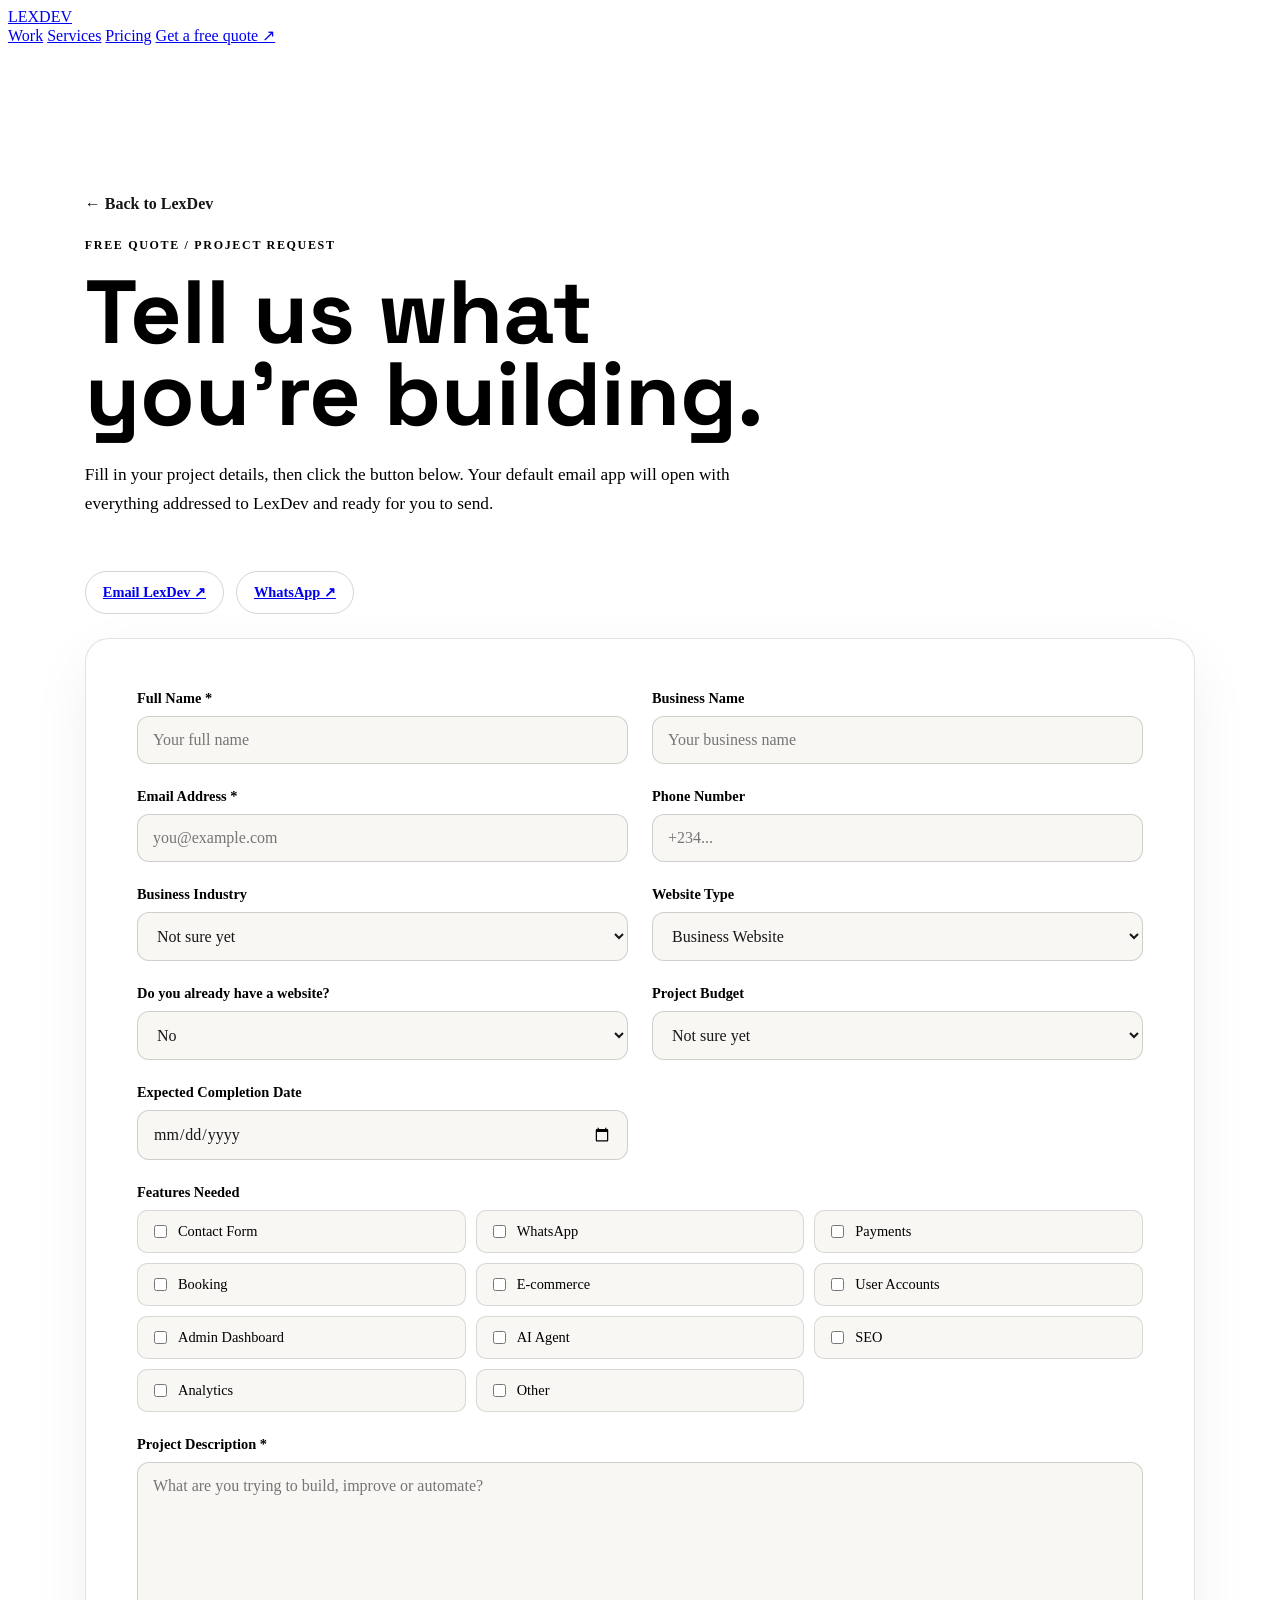
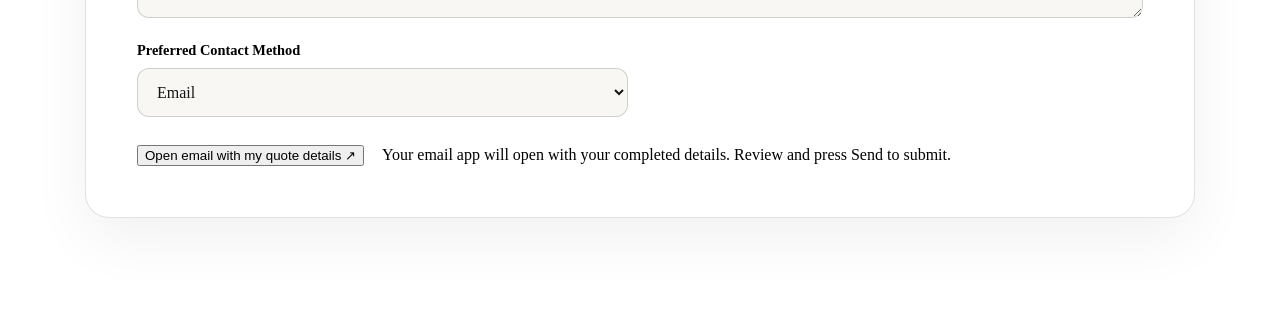
==== quote.html @ b981198f "Add files via upload" ====
<!doctype html>
<html lang="en">
<head>
<meta charset="utf-8">
<meta name="viewport" content="width=device-width,initial-scale=1">
<meta name="description" content="Get a free quote from LexDev for websites, e-commerce, AI solutions and custom web applications.">
<meta name="theme-color" content="#f4f2ed">
<title>Get a Free Quote — LexDev</title>
<link rel="preconnect" href="https://fonts.googleapis.com">
<link rel="preconnect" href="https://fonts.gstatic.com" crossorigin>
<link href="https://fonts.googleapis.com/css2?family=DM+Sans:wght@400;500;600;700&family=Space+Grotesk:wght@400;500;600;700&display=swap" rel="stylesheet">
<link rel="stylesheet" href="css/style.css">
<style>
.quote-direct{display:flex;gap:12px;margin:0 0 24px;flex-wrap:wrap}.quote-direct a{border:1px solid rgba(22,22,22,.18);border-radius:99px;padding:12px 17px;font-size:.9rem;font-weight:700}.quote-direct a:hover{background:#e9e6df}
.quote-page{max-width:1180px;margin:0 auto;padding:150px 6vw 90px}
.quote-intro{max-width:760px;margin-bottom:52px}
.quote-intro label{display:block;font-size:.75rem;letter-spacing:.14em;font-weight:700;margin-bottom:18px}
.quote-intro h1{font-family:"Space Grotesk",sans-serif;font-size:clamp(3rem,7vw,6.5rem);line-height:.92;margin:0 0 24px}
.quote-intro h1 em{font-style:normal}
.quote-intro p{font-size:1.08rem;line-height:1.7;max-width:650px}
.quote-card{background:#fff;border:1px solid rgba(22,22,22,.12);border-radius:24px;padding:clamp(24px,4vw,52px);box-shadow:0 20px 60px rgba(22,22,22,.06)}
.quote-grid{display:grid;grid-template-columns:1fr 1fr;gap:24px}
.quote-field{display:flex;flex-direction:column;gap:9px}
.quote-field.full{grid-column:1/-1}
.quote-field label{font-weight:700;font-size:.9rem}
.quote-field input,.quote-field select,.quote-field textarea{width:100%;box-sizing:border-box;border:1px solid rgba(22,22,22,.18);border-radius:12px;background:#f8f7f3;padding:14px 15px;font:inherit;color:#161616;outline:none}
.quote-field input:focus,.quote-field select:focus,.quote-field textarea:focus{border-color:#161616;box-shadow:0 0 0 3px rgba(22,22,22,.07)}
.feature-options{display:grid;grid-template-columns:repeat(3,1fr);gap:10px}
.feature-options label{display:flex;align-items:center;gap:8px;border:1px solid rgba(22,22,22,.14);padding:11px 12px;border-radius:10px;font-weight:500;cursor:pointer;background:#f8f7f3}
.feature-options input{width:auto}
.quote-submit{margin-top:28px;display:flex;align-items:center;gap:18px;flex-wrap:wrap}
.quote-success{display:none;margin-top:22px;padding:18px;border-radius:14px;background:#edf7ed;border:1px solid #b9d8b9}
.quote-success.show{display:block}
.quote-success.error{background:#fff1ef;border-color:#e3b9b2}
.quote-success strong{display:block;margin-bottom:5px}
.quote-back{display:inline-block;margin-bottom:25px;text-decoration:none;color:#161616;font-weight:700}
@media(max-width:760px){
.quote-page{padding:120px 5vw 60px}
.quote-grid{grid-template-columns:1fr}
.quote-field.full{grid-column:auto}
.feature-options{grid-template-columns:1fr 1fr}
}
</style>
</head>
<body>
<header class="nav">
<a class="brand" href="index.html">LEX<span>DEV</span></a>
<nav>
<a href="index.html#work">Work</a>
<a href="services.html">Services</a>
<a href="services.html#pricing">Pricing</a>

<a class="pill quote-cta" href="quote.html#quoteForm">Get a free quote ↗</a>
</nav>
</header>

<main class="quote-page">
<a class="quote-back" href="index.html">← Back to LexDev</a>
<div class="quote-intro">
<label>FREE QUOTE / PROJECT REQUEST</label>
<h1>Tell us what you're <em>building.</em></h1>
<p>Fill in your project details, then click the button below. Your default email app will open with everything addressed to LexDev and ready for you to send.</p>
</div>

<div class="quote-direct"><a href="mailto:alexanderarinze@outlook.com">Email LexDev ↗</a><a href="https://wa.me/2340000000000" target="_blank" rel="noopener">WhatsApp ↗</a></div>
<div class="quote-card">
<form id="quoteForm">
<div class="quote-grid">
<div class="quote-field"><label>Full Name *</label><input name="fullName" required placeholder="Your full name"></div>
<div class="quote-field"><label>Business Name</label><input name="businessName" placeholder="Your business name"></div>
<div class="quote-field"><label>Email Address *</label><input name="email" type="email" required placeholder="you@example.com"></div>
<div class="quote-field"><label>Phone Number</label><input name="phone" type="tel" placeholder="+234..."></div>
<div class="quote-field"><label>Business Industry</label><select name="industry"><option>Not sure yet</option><option>Retail / E-commerce</option><option>Professional Services</option><option>Real Estate</option><option>Hospitality</option><option>Healthcare</option><option>Education</option><option>Events / Entertainment</option><option>Fashion / Beauty</option><option>Automotive</option><option>Construction</option><option>Technology / Startup</option><option>Other</option></select></div>
<div class="quote-field"><label>Website Type</label><select name="websiteType"><option>Business Website</option><option>Landing Page</option><option>E-commerce</option><option>Web Application</option><option>AI Solution</option><option>Website Redesign</option><option>Not sure yet</option></select></div>
<div class="quote-field"><label>Do you already have a website?</label><select name="existingWebsite"><option>No</option><option>Yes</option><option>Yes, but I want to replace it</option></select></div>
<div class="quote-field"><label>Project Budget</label><select name="budget"><option>Not sure yet</option><option>Under $150</option><option>$150–$300</option><option>$300–$600</option><option>$600–$1,000+</option></select></div>
<div class="quote-field"><label>Expected Completion Date</label><input name="completionDate" id="completionDate" type="date" min="" ></div>
<div class="quote-field full">
<label>Features Needed</label>
<div class="feature-options">
<label><input type="checkbox" name="features" value="Contact Form">Contact Form</label>
<label><input type="checkbox" name="features" value="WhatsApp">WhatsApp</label>
<label><input type="checkbox" name="features" value="Payments">Payments</label>
<label><input type="checkbox" name="features" value="Booking">Booking</label>
<label><input type="checkbox" name="features" value="E-commerce">E-commerce</label>
<label><input type="checkbox" name="features" value="User Accounts">User Accounts</label>
<label><input type="checkbox" name="features" value="Admin Dashboard">Admin Dashboard</label>
<label><input type="checkbox" name="features" value="AI Agent">AI Agent</label>
<label><input type="checkbox" name="features" value="SEO">SEO</label>
<label><input type="checkbox" name="features" value="Analytics">Analytics</label>
<label><input type="checkbox" name="features" value="Other">Other</label>
</div>
</div>
<div class="quote-field full"><label>Project Description *</label><textarea name="description" rows="7" required placeholder="What are you trying to build, improve or automate?"></textarea></div>
<div class="quote-field"><label>Preferred Contact Method</label><select name="contactMethod"><option>Email</option><option>WhatsApp</option><option>Phone Call</option></select></div>
</div>
<div class="quote-submit">
<button class="btn dark" type="submit">Open email with my quote details <span>↗</span></button>
<span>Your email app will open with your completed details. Review and press Send to submit.</span>
</div>
<div class="quote-success" id="quoteSuccess" role="status" aria-live="polite">
<strong id="quoteStatusTitle">Ready to prepare your email.</strong>
<span id="quoteStatusMessage">Your email app will open so you can review and send your enquiry.</span>
</div>
</form>
</div>
</main>
<script src="js/quote-form.js"></script>
</body>
</html>
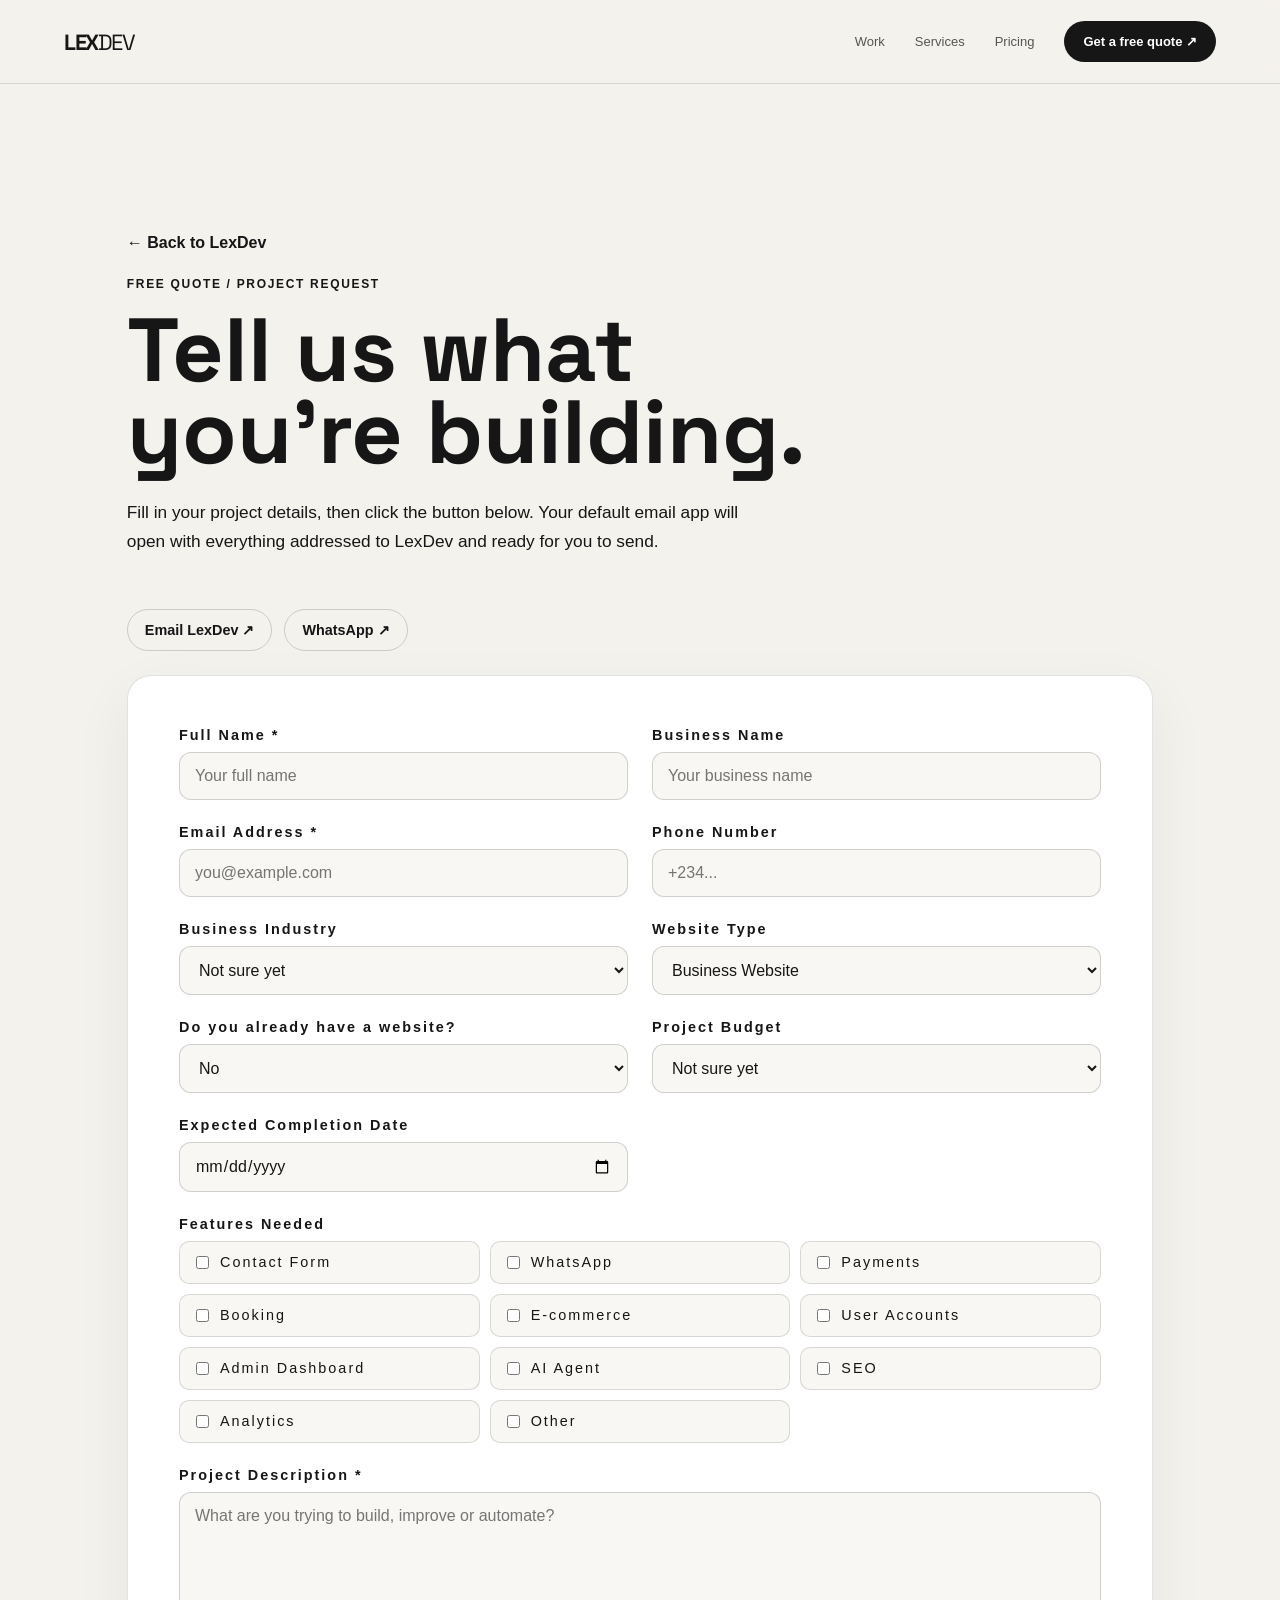
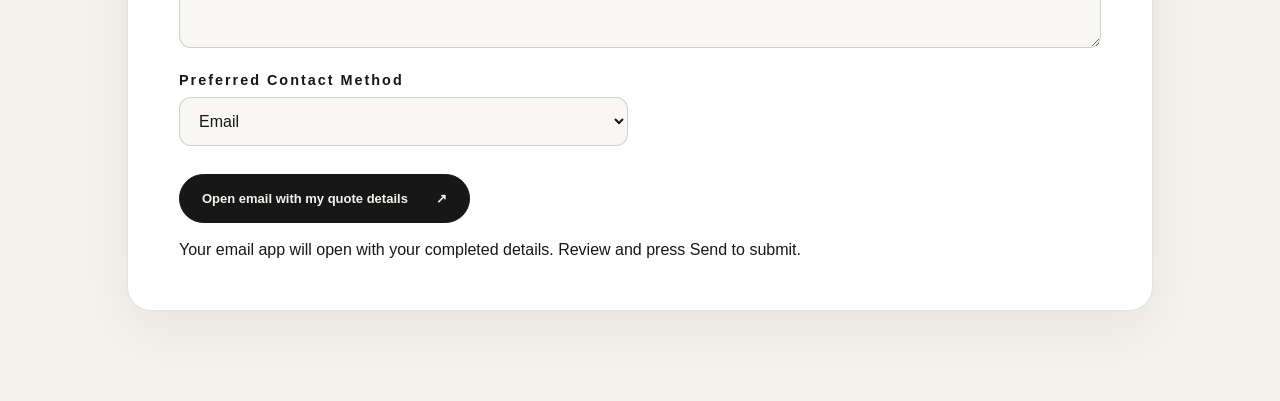
==== commit 633f233f: "Fix quote page asset links for GitHub Pages" ====
--- a/quote.html
+++ b/quote.html
@@ -9,7 +9,7 @@
 <link rel="preconnect" href="https://fonts.googleapis.com">
 <link rel="preconnect" href="https://fonts.gstatic.com" crossorigin>
 <link href="https://fonts.googleapis.com/css2?family=DM+Sans:wght@400;500;600;700&family=Space+Grotesk:wght@400;500;600;700&display=swap" rel="stylesheet">
-<link rel="stylesheet" href="css/style.css">
+<link rel="stylesheet" href="style.css">
 <style>
 .quote-direct{display:flex;gap:12px;margin:0 0 24px;flex-wrap:wrap}.quote-direct a{border:1px solid rgba(22,22,22,.18);border-radius:99px;padding:12px 17px;font-size:.9rem;font-weight:700}.quote-direct a:hover{background:#e9e6df}
 .quote-page{max-width:1180px;margin:0 auto;padding:150px 6vw 90px}
@@ -105,7 +105,7 @@
 </form>
 </div>
 </main>
-<script src="js/quote-form.js"></script>
+<script src="quote-form.js"></script>
 </body>
 </html>
 
--- a/style.css
+++ b/style.css
@@ -0,0 +1,51 @@
+*{box-sizing:border-box}html{scroll-behavior:smooth}body{margin:0;background:#f4f2ed;color:#161616;font-family:"DM Sans",sans-serif;overflow-x:hidden}a{text-decoration:none;color:inherit}.scroll-progress{position:fixed;top:0;left:0;width:100%;height:3px;z-index:100;background:transparent}.scroll-progress span{display:block;width:0;height:100%;background:#161616}.nav{height:84px;padding:0 5vw;border-bottom:1px solid #d8d5ce;display:flex;align-items:center;justify-content:space-between;position:sticky;top:0;z-index:10;background:#f4f2edee;backdrop-filter:blur(12px)}.brand{font:700 22px "Space Grotesk";letter-spacing:-1.5px}.brand span{font-weight:400}.nav nav{display:flex;align-items:center;gap:30px;font-size:13px}.nav nav>a:not(.pill){color:#555;transition:color .2s}.nav nav>a:not(.pill):hover{color:#161616}.pill{background:#161616;color:#fff;border-radius:99px;padding:13px 19px}.menu{display:none}.hero{min-height:calc(100vh - 84px);padding:7vh 7vw 6vh;display:grid;grid-template-columns:minmax(0,1.35fr) minmax(320px,.65fr);align-items:center;gap:5vw;border-bottom:1px solid #d8d5ce}.eyebrow,label{font-size:10px;font-weight:700;letter-spacing:2px}.eyebrow b{display:inline-block;width:7px;height:7px;border-radius:50%;background:#161616;margin-right:10px}.hero h1{font:600 clamp(56px,8.4vw,132px)/.86 "Space Grotesk";letter-spacing:-7px;max-width:1120px;margin:32px 0}.hero em,h2 em,.hero-core em{font-family:Georgia,serif;font-weight:400}.hero>p,.hero-copy>p{font-size:18px;line-height:1.65;color:#64625d;max-width:650px}.actions{display:flex;gap:12px;margin:28px 0 50px}.btn{border:1px solid #161616;border-radius:999px;padding:16px 22px;font-size:13px;font-weight:700;display:inline-flex;justify-content:center;align-items:center;gap:28px;cursor:pointer;transition:transform .25s,background .25s,color .25s}.btn:hover{transform:translateY(-3px)}.dark{background:#161616;color:#fff}.hero>small,.hero-copy>small{font-size:9px;letter-spacing:1.7px;color:#777}.hero-art{height:min(590px,70vh);min-height:390px;position:relative;display:grid;place-items:center}.hero-core{width:190px;height:190px;border:1px solid #a9a59d;border-radius:50%;display:flex;flex-direction:column;align-items:center;justify-content:center;background:#ebe8e1;box-shadow:0 20px 60px #0000000d;animation:float 5s ease-in-out infinite}.hero-core strong{font:600 75px/.8 "Space Grotesk";letter-spacing:-7px}.hero-core span{font-size:9px;letter-spacing:3px;margin-top:18px}.orbit{position:absolute;border:1px solid #c5c1b9;border-radius:50%;transform:rotate(-22deg)}.orbit-a{width:400px;height:180px}.orbit-b{width:520px;height:250px;transform:rotate(34deg)}.mini-card{position:absolute;width:165px;padding:15px;background:#fffdfa;border:1px solid #d1cec7;box-shadow:0 18px 45px #0000000b;animation:float 6s ease-in-out infinite}.mini-card span{font-size:9px;color:#999}.mini-card b{display:block;font:600 14px "Space Grotesk";margin:13px 0 5px}.mini-card small{font-size:9px;color:#777}.card-one{top:12%;left:4%;transform:rotate(-5deg)}.card-two{right:0;top:43%;transform:rotate(4deg);animation-delay:-2s}.card-three{left:13%;bottom:8%;transform:rotate(5deg);animation-delay:-4s}@keyframes float{0%,100%{translate:0 0}50%{translate:0 -10px}}.section{padding:115px 7vw;border-bottom:1px solid #d8d5ce}.head{display:flex;justify-content:space-between;gap:50px;margin-bottom:58px}.head h2,.dark h2{font:600 clamp(44px,6vw,82px)/.94 "Space Grotesk";letter-spacing:-4px;margin:20px 0 0}.head>p{max-width:380px;color:#6b6964;line-height:1.65;margin-top:36px}.split-title{max-width:780px}.split-title h2{font:600 clamp(46px,6.5vw,88px)/.94 "Space Grotesk";letter-spacing:-4px;margin:22px 0 0}.intro{display:grid;grid-template-columns:1fr 1.1fr;gap:8vw;align-items:start}.lead{font:500 clamp(22px,2.4vw,32px)/1.35 "Space Grotesk";max-width:650px;margin:0 0 45px}.comparison{display:grid;grid-template-columns:1fr 45px 1fr;gap:20px;border-top:1px solid #aaa;padding-top:22px}.comparison b{font-size:10px;letter-spacing:1.8px}.comparison p{font-size:13px;line-height:1.6;color:#6b6964}.comparison .arrow{font:30px "Space Grotesk";text-align:center;color:#999}.comparison .with-site{padding:0 0 0 20px;border-left:1px solid #aaa}.benefit-grid{display:grid;grid-template-columns:repeat(3,1fr);border-top:1px solid #aaa}.benefit-grid article{min-height:220px;padding:25px;border-right:1px solid #aaa;border-bottom:1px solid #aaa;transition:background .25s,transform .25s}.benefit-grid article:hover{background:#e9e6df;transform:translateY(-3px)}.benefit-grid span{font-size:10px;color:#999}.benefit-grid h3{font:500 25px "Space Grotesk";margin:58px 0 10px}.benefit-grid p{font-size:13px;line-height:1.6;color:#666;max-width:310px}.social-card{background:#1b1b1a;color:#f4f2ed;padding:70px;display:grid;grid-template-columns:1.2fr .8fr;gap:40px;position:relative;overflow:hidden}.social-card:after{content:"";position:absolute;width:320px;height:320px;border:1px solid #555;border-radius:50%;right:-100px;bottom:-180px}.social-card label{color:#999}.social-card h2{font:600 clamp(42px,5.2vw,70px)/.96 "Space Grotesk";letter-spacing:-4px;margin:25px 0 0}.social-card p{color:#aaa;line-height:1.7;align-self:end;max-width:470px}.social-points{grid-column:1/-1;display:flex;gap:10px;flex-wrap:wrap;margin-top:25px}.social-points span{border:1px solid #555;border-radius:99px;padding:9px 12px;font-size:9px;letter-spacing:1.5px;color:#bbb}.services{border-top:1px solid #aaa}.services article{display:grid;grid-template-columns:55px 1fr 150px;gap:25px;padding:36px 0;border-bottom:1px solid #aaa}.services article>span{font-size:11px;color:#888}.services h3{font:600 31px "Space Grotesk";margin:0 0 12px}.services p{max-width:700px;color:#666;line-height:1.6;margin:0 0 20px}.services ul{display:flex;gap:9px;flex-wrap:wrap;padding:0;margin:0;list-style:none}.services li{font-size:11px;color:#555;border:1px solid #c4c1ba;border-radius:99px;padding:7px 10px}.services article>a{font-size:12px;font-weight:700;text-align:right}.services .featured{padding-left:20px;padding-right:20px;background:#e7e4dd}.ai-feature{display:grid;grid-template-columns:1fr 1fr;gap:8vw;align-items:center}.ai-copy h2{font:600 clamp(45px,5.8vw,78px)/.94 "Space Grotesk";letter-spacing:-4px;margin:24px 0}.ai-copy p{color:#666;line-height:1.7;max-width:550px}.text-link{display:inline-block;font-size:12px;font-weight:700;margin-top:20px;border-bottom:1px solid #161616;padding-bottom:6px}.ai-demo{background:#20201f;color:#eee;min-height:400px;padding:0;box-shadow:20px 25px 70px #00000018;transform:rotate(1deg)}.window-top{height:48px;border-bottom:1px solid #444;display:flex;align-items:center;gap:7px;padding:0 18px}.window-top span{width:7px;height:7px;border-radius:50%;background:#777}.window-top b{font-size:9px;color:#888;margin-left:auto;letter-spacing:1px}.chat{padding:45px 35px}.bubble{max-width:78%;padding:14px 16px;margin-bottom:18px;font-size:12px;line-height:1.5}.bubble.user{margin-left:auto;background:#eee;color:#222}.bubble.bot{background:#333;color:#ddd}.bubble.bot i{display:inline-block;width:7px;height:7px;border-radius:50%;background:#bbb;margin-right:7px}.typing{display:flex;gap:5px;margin-top:30px}.typing span{width:5px;height:5px;background:#777;border-radius:50%;animation:pulse 1s infinite}.typing span:nth-child(2){animation-delay:.15s}.typing span:nth-child(3){animation-delay:.3s}@keyframes pulse{50%{opacity:.25;transform:translateY(-3px)}}.industry-list{display:flex;flex-wrap:wrap;gap:10px}.industry-list span{font:500 18px "Space Grotesk";border:1px solid #c5c2bb;padding:15px 18px;background:#f8f6f1;transition:background .2s,transform .2s}.industry-list span:hover{background:#e8e5de;transform:translateY(-2px)}.projects{display:grid;grid-template-columns:1.25fr .75fr;gap:45px}.main-project{grid-row:span 2}.visual{height:380px;display:flex;align-items:center;justify-content:center;position:relative;overflow:hidden}.main-project .visual{height:650px}.visual small{position:absolute;bottom:18px;left:20px;font-size:9px;letter-spacing:1.5px}.studio{background:#d7d0c5}.browser{width:78%;height:67%;background:#f7f4ed;box-shadow:0 25px 55px #00000016;transform:rotate(-3deg);transition:transform .5s}.visual:hover .browser{transform:rotate(-1deg) translateY(-5px)}.browser-bar{height:28px;border-bottom:1px solid #d5d0c7;display:flex;align-items:center;gap:5px;padding:0 10px}.browser-bar i{width:5px;height:5px;border-radius:50%;background:#aaa}.browser-content{padding:16% 10%}.browser-content small{position:static;font-size:7px;letter-spacing:1.7px}.browser-content strong{display:block;font:600 clamp(28px,3vw,47px)/.9 "Space Grotesk";letter-spacing:-2px;margin:18px 0}.browser-content span{font-size:7px;letter-spacing:1.5px;color:#777}.corner-label{z-index:2}.rave{background:#252525;color:#eee}.rave-word{font:700 clamp(25px,4vw,55px) "Space Grotesk";letter-spacing:7px;transform:rotate(-7deg)}.rave-lines{position:absolute;width:80%;height:80%;border:1px solid #555;border-radius:50%;transform:rotate(20deg)}.rave-lines:before,.rave-lines:after{content:"";position:absolute;inset:15%;border:1px solid #555;border-radius:50%}.market{background:#d9ddd7}.market-ui{width:76%;background:#f7f7f2;border:1px solid #c1c5be;padding:25px;box-shadow:0 20px 50px #00000012;transform:rotate(3deg)}.market-ui b{font:600 25px "Space Grotesk";display:block}.market-ui>span{font-size:10px;color:#777}.market-ui>div{display:flex;gap:7px;margin-top:30px}.market-ui i{height:55px;flex:1;background:#d9ddd7}.meta{display:flex;justify-content:space-between;align-items:flex-end;padding:17px 0 10px}.meta h3{margin:0 0 5px;font:600 18px "Space Grotesk"}.meta p{margin:0;color:#777;font-size:12px}.meta>a{font-size:12px;font-weight:700}.approach{display:grid;grid-template-columns:1fr 1fr;gap:9vw}.statement h2{font:600 clamp(43px,5.7vw,76px)/.94 "Space Grotesk";letter-spacing:-4px;margin-top:25px}.principles{display:grid;grid-template-columns:1fr 1fr;gap:35px}.principles>div{border-top:1px solid #aaa;padding-top:17px}.principles b{font-size:11px;color:#888}.principles h3{font:500 23px "Space Grotesk";margin:55px 0 10px}.principles p{font-size:14px;line-height:1.6;color:#666}.dark{background:#171717;color:#f4f2ed}.dark label{color:#999}.dark h2{margin:20px 0 70px}.steps{display:grid;grid-template-columns:repeat(4,1fr);gap:35px}.steps>div{border-top:1px solid #555;padding-top:18px}.steps b{color:#999;font-size:11px}.steps h3{font:500 22px "Space Grotesk";margin:62px 0 12px}.steps p{color:#aaa;line-height:1.6;font-size:13px}.prices{display:grid;grid-template-columns:repeat(4,1fr);gap:14px}.prices article{border:1px solid #c6c3bc;padding:30px 24px;display:flex;flex-direction:column;min-height:440px;position:relative}.prices .popular{background:#e5e1d8;border-color:#161616}.prices .tag{position:absolute;right:16px;top:16px;background:#161616;color:#fff;border-radius:99px;padding:6px 9px;font-size:8px;letter-spacing:1px}.prices strong{font:600 35px "Space Grotesk";letter-spacing:-1.5px;margin:40px 0 15px}.prices p{font-size:13px;color:#666;line-height:1.55}.prices ul{padding:0;margin:18px 0 25px;list-style:none}.prices li{font-size:12px;padding:8px 0;border-bottom:1px solid #d0cdc5}.prices a{font-size:12px;font-weight:700;margin-top:auto}.custom{display:flex;align-items:center;gap:20px;border-top:1px solid #aaa;margin-top:18px;padding-top:20px;font-size:12px}.custom span{color:#777}.custom a{margin-left:auto;font-weight:700}.faq-list{border-top:1px solid #aaa}.faq-list details{border-bottom:1px solid #aaa;padding:0}.faq-list summary{list-style:none;cursor:pointer;display:flex;justify-content:space-between;align-items:center;padding:24px 0;font:500 20px "Space Grotesk"}.faq-list summary::-webkit-details-marker{display:none}.faq-list summary span{font-size:24px;font-weight:400;transition:transform .2s}.faq-list details[open] summary span{transform:rotate(45deg)}.faq-list details p{max-width:720px;color:#666;line-height:1.7;font-size:14px;padding:0 45px 25px 0;margin:0}.about{display:grid;grid-template-columns:.45fr 1fr;gap:8vw}.about h2{font:600 clamp(43px,5.7vw,76px)/.94 "Space Grotesk";letter-spacing:-4px;margin:0}.about p{font-size:17px;line-height:1.8;color:#666;max-width:760px}.about-meta{display:flex;gap:30px;margin-top:45px;font-size:11px;letter-spacing:1px}.contact{display:grid;grid-template-columns:.85fr 1fr;gap:9vw}.contact h2{font:600 clamp(55px,7vw,100px)/.94 "Space Grotesk";letter-spacing:-5px;margin:20px 0}.contact>div>p{color:#666;line-height:1.65;max-width:450px}.contact-actions{margin-top:40px;display:flex;align-items:center;gap:16px;flex-wrap:wrap}.whatsapp{border:1px solid #161616;border-radius:99px;padding:13px 17px;font-size:12px;font-weight:700}.contact-actions span{font-size:10px;color:#888;letter-spacing:1px}.contact form{display:grid;gap:22px}.contact form label{font-size:10px;letter-spacing:1px}.contact input,.contact select,.contact textarea{width:100%;display:block;background:transparent;border:0;border-bottom:1px solid #aaa;padding:13px 0;font:15px "DM Sans";outline:0;color:#161616}.contact input:focus,.contact select:focus,.contact textarea:focus{border-bottom-color:#161616}.contact textarea{resize:vertical}.contact .note{font-size:10px;color:#888;letter-spacing:0}footer{padding:38px 7vw;display:flex;justify-content:space-between;align-items:center;font-size:11px;color:#777}footer>div{display:flex;gap:20px}footer .brand{color:#161616}.reveal{opacity:0;transform:translateY(24px);transition:opacity .7s ease,transform .7s ease}.reveal.visible{opacity:1;transform:none}
+@media(max-width:1100px){.hero{grid-template-columns:1fr}.hero-art{max-width:650px;width:100%;margin:0 auto}.prices{grid-template-columns:1fr 1fr}.ai-feature{grid-template-columns:1fr}.nav nav{gap:18px}}
+@media(max-width:950px){.approach,.contact,.intro{grid-template-columns:1fr}.principles{margin-top:30px}.contact form{margin-top:40px}.benefit-grid{grid-template-columns:1fr 1fr}.social-card{grid-template-columns:1fr;padding:50px}.social-points{grid-column:auto}.projects{grid-template-columns:1fr}.main-project{grid-row:auto}.main-project .visual{height:56vw;min-height:320px}}
+@media(max-width:760px){.nav{height:72px}.menu{display:flex;flex-direction:column;gap:6px;background:none;border:0}.menu i{width:25px;height:1px;background:#161616}.nav nav{display:none;position:absolute;top:72px;left:0;right:0;padding:25px 7vw;background:#f4f2ed;border-bottom:1px solid #d8d5ce;flex-direction:column;align-items:flex-start}.nav nav.open{display:flex}.hero{min-height:calc(100vh - 72px);padding:65px 7vw;display:block}.hero h1{font-size:clamp(50px,14vw,88px);letter-spacing:-4px}.hero-copy>p{font-size:16px}.actions{flex-direction:column;align-items:stretch;max-width:330px}.hero-art{height:400px;min-height:0;margin-top:30px}.orbit-a{width:300px;height:150px}.orbit-b{width:370px;height:190px}.hero-core{width:150px;height:150px}.hero-core strong{font-size:60px}.mini-card{width:135px;padding:12px}.card-one{left:0}.card-two{right:0}.card-three{left:8%;bottom:0}.section{padding:78px 7vw}.head{display:block}.head>p{margin-top:25px}.split-title h2{letter-spacing:-3px}.comparison{grid-template-columns:1fr}.comparison .arrow{display:none}.comparison .with-site{border-left:0;border-top:1px solid #aaa;padding:20px 0 0}.benefit-grid{grid-template-columns:1fr}.benefit-grid article{min-height:180px}.benefit-grid h3{margin-top:40px}.social-card h2{letter-spacing:-3px}.services article{grid-template-columns:38px 1fr;padding:30px 0}.services .featured{padding-left:14px;padding-right:14px}.services article>a{grid-column:2;text-align:left}.ai-demo{min-height:330px}.industry-list span{font-size:15px;padding:12px 14px}.visual,.main-project .visual{height:56vw;min-height:270px}.prices{grid-template-columns:1fr}.prices article{min-height:0}.custom{display:block}.custom span{display:block;margin:10px 0}.custom a{display:block;margin-top:15px}.faq-list summary{font-size:17px}.about-meta{display:block}.about-meta span{display:block;margin:12px 0}.principles{grid-template-columns:1fr}.steps{grid-template-columns:1fr 1fr}footer{display:block}footer p{margin:22px 0}footer>div{margin-top:20px}}
+@media(max-width:460px){.steps{grid-template-columns:1fr}.hero>small,.hero-copy>small{line-height:2}.meta{display:block}.meta>a{display:inline-block;margin-top:12px}.hero-art{height:350px}.mini-card{width:122px}.card-two{right:-5px}.social-card{padding:35px 25px}}
+@media(prefers-reduced-motion:reduce){html{scroll-behavior:auto}.reveal{opacity:1;transform:none;transition:none}.hero-core,.mini-card,.typing span{animation:none}.btn,.benefit-grid article,.industry-list span{transition:none}}
+/* Clickable portfolio cards */
+.project-card{display:block;color:inherit;cursor:pointer}.project-card .visual{transition:transform .35s ease,box-shadow .35s ease}.project-card:hover .visual{transform:translateY(-4px);box-shadow:0 24px 55px #00000012}.project-card .meta>span{font-size:12px;font-weight:700}.project-visit{position:absolute;right:20px;bottom:18px;border:1px solid currentColor;border-radius:99px;padding:8px 11px;font-size:9px;letter-spacing:.8px;background:#ffffffdd;color:inherit;opacity:0;transform:translateY(6px);transition:opacity .25s,transform .25s}.project-card:hover .project-visit{opacity:1;transform:none}.svein{background:#dce2df;color:#151918}.svein-ui{width:76%;background:#f7faf8;border:1px solid #bcc5c0;padding:28px;box-shadow:0 20px 50px #00000012;transform:rotate(-2deg)}.svein-ui b{display:block;font:600 27px "Space Grotesk";letter-spacing:-1px}.svein-ui>span{display:block;margin-top:7px;font-size:8px;letter-spacing:1.8px;color:#68716d}.svein-chart{height:90px;margin-top:25px;display:flex;align-items:flex-end;gap:7px}.svein-chart i{display:block;flex:1;background:#c1cbc6}.svein-chart i:nth-child(1){height:35%}.svein-chart i:nth-child(2){height:48%}.svein-chart i:nth-child(3){height:42%}.svein-chart i:nth-child(4){height:70%}.svein-chart i:nth-child(5){height:88%}.medical{background:#e4e9e7;color:#1d2422}.medical-ui{width:76%;background:#f8faf9;border:1px solid #c4ccc8;padding:27px;box-shadow:0 20px 50px #00000012;transform:rotate(2deg)}.medical-ui b{display:block;font:600 20px "Space Grotesk";letter-spacing:-.5px}.medical-ui>span{display:block;margin-top:7px;font-size:8px;letter-spacing:1.7px;color:#68716d}.medical-card{margin-top:25px;border:1px solid #d0d6d3;padding:18px;display:flex;align-items:center;gap:12px}.medical-card i{width:30px;height:30px;border-radius:50%;border:1px solid #aab4b0}.medical-card strong{font:500 18px "Space Grotesk"}@media(max-width:760px){.project-visit{opacity:1;transform:none}.project-card .meta{gap:15px}.project-card .meta>span{font-size:10px;text-align:right}.svein-ui,.medical-ui{width:78%}}
+
+/* Free quote CTA */
+.quote-cta{font-weight:700;white-space:nowrap}
+.quote-hero{font-weight:700}
+
+/* Portfolio: compact, aligned project cards */
+.projects{grid-template-columns:repeat(2,minmax(0,1fr));gap:28px;align-items:stretch}
+.project-card{min-width:0;display:flex;flex-direction:column}
+.main-project{grid-row:auto}
+.projects .visual,.projects .main-project .visual{height:clamp(280px,31vw,430px);min-height:0}
+.project-card .meta{min-height:64px;align-items:center;gap:12px}
+.project-card .meta>span{font-size:10px}
+@media(max-width:950px){.projects{grid-template-columns:1fr 1fr;gap:20px}.projects .visual,.projects .main-project .visual{height:34vw;min-height:235px}}
+@media(max-width:620px){.projects{grid-template-columns:1fr}.projects .visual,.projects .main-project .visual{height:56vw;min-height:250px}}
+
+.starting-price{display:flex;align-items:center;gap:15px;flex-wrap:wrap;width:max-content;max-width:100%;margin-top:24px;padding:14px 17px;border:1px solid #c5c2bb;background:#f8f6f1}.starting-price span{font-size:9px;letter-spacing:1.3px;color:#777}.starting-price strong{font:600 20px "Space Grotesk"}.starting-price b{font-size:10px;margin-left:4px}.starting-price:hover{background:#e9e6df}.about-meta span{color:#777}.contact-quick{display:flex;flex-direction:column;align-items:flex-start;justify-content:center;border-left:1px solid #d8d5ce;padding-left:5vw;min-height:220px}.contact-quick p{font-size:12px;color:#777}
+@media(max-width:760px){.starting-price{gap:10px}.contact-quick{border-left:0;border-top:1px solid #d8d5ce;padding:30px 0 0;min-height:0}}
+
+/* Services page: explain outcomes with room to scan */
+.outcome-section .head{margin-bottom:42px}.outcome-grid{display:grid;grid-template-columns:repeat(3,minmax(0,1fr));border-top:1px solid #aaa}.outcome-grid article{padding:24px 26px 30px;border-right:1px solid #aaa;border-bottom:1px solid #aaa;min-height:210px}.outcome-grid article:first-child{border-left:1px solid #aaa}.outcome-grid article>span{font-size:10px;color:#999}.outcome-grid h3{font:500 24px "Space Grotesk";margin:45px 0 10px}.outcome-grid p,.growth-list p{font-size:14px;line-height:1.65;color:#666;margin:0;max-width:420px}.growth-list{border-top:1px solid #aaa}.growth-list>div{display:grid;grid-template-columns:minmax(150px,.35fr) 1fr;gap:30px;align-items:start;border-bottom:1px solid #aaa;padding:23px 0}.growth-list b{font:500 24px "Space Grotesk"}.outcome-cta{margin-top:30px}.service-hero{min-height:390px;display:flex;flex-direction:column;align-items:flex-start;justify-content:center}.service-hero h1{max-width:900px}.service-hero p{font-size:18px}.service-hero .btn{margin-top:10px}
+@media(max-width:760px){.outcome-grid{grid-template-columns:1fr}.outcome-grid article,.outcome-grid article:first-child{border-left:1px solid #aaa}.outcome-grid article{min-height:0}.outcome-grid h3{margin:28px 0 10px}.growth-list>div{grid-template-columns:1fr;gap:8px}.service-hero{min-height:0}}
+
+/* Homepage benefit cards balanced for three client outcomes */
+.benefit-grid{grid-template-columns:repeat(3,minmax(0,1fr))}.benefit-grid article{min-height:245px}.benefit-grid h3{margin-top:42px;max-width:340px}.benefits .head{align-items:flex-start}.benefits .head>p{max-width:400px;font-size:16px;margin-top:35px}
+@media(max-width:950px){.benefit-grid{grid-template-columns:1fr 1fr}}
+@media(max-width:620px){.benefit-grid{grid-template-columns:1fr}.benefit-grid article{min-height:190px}.benefit-grid h3{margin-top:32px}.benefits .head>p{margin-top:22px}}
+
+/* Pricing promise: four clear client commitments */
+.promise-grid{display:grid;grid-template-columns:repeat(4,minmax(0,1fr));border-top:1px solid #aaa;border-left:1px solid #aaa}.promise-grid article{padding:22px 22px 26px;border-right:1px solid #aaa;border-bottom:1px solid #aaa;min-height:225px;background:#f8f6f1}.promise-grid article>span{font-size:10px;color:#999}.promise-grid h3{font:500 21px/1.2 "Space Grotesk";margin:40px 0 12px}.promise-grid p{font-size:13px;line-height:1.65;color:#666;margin:0}.promise-section .head{margin-bottom:40px}
+@media(max-width:1000px){.promise-grid{grid-template-columns:repeat(2,minmax(0,1fr))}}
+@media(max-width:600px){.promise-grid{grid-template-columns:1fr}.promise-grid article{min-height:0}.promise-grid h3{margin:24px 0 10px}}
+
+/* Homepage pricing promise and compact contact close */
+.promise-section{padding-top:95px;padding-bottom:95px}.compact-contact{padding:45px 7vw;display:flex;align-items:center;justify-content:space-between;gap:30px;background:#ebe8e1;border-bottom:1px solid #d8d5ce}.compact-contact h2{font:600 clamp(28px,3.5vw,44px)/1 "Space Grotesk";letter-spacing:-1.5px;margin:0 0 10px}.compact-contact p{color:#666;margin:0;line-height:1.5}.compact-contact-actions{display:flex;align-items:center;gap:10px;flex-wrap:wrap}.compact-contact-actions .btn{padding:13px 17px}.compact-contact-actions .whatsapp{white-space:nowrap}
+@media(max-width:760px){.promise-section{padding-top:75px;padding-bottom:75px}.compact-contact{align-items:flex-start;flex-direction:column;padding:35px 7vw}.compact-contact-actions{width:100%}}
+
+.origin-note{display:block;margin-bottom:14px;font-size:10px;font-weight:700;letter-spacing:1.3px;color:#6b6964}
+@media(max-width:760px){.origin-note{line-height:1.6}}
+
+/* Personal approach section */
+.approach-section .head{margin-bottom:40px}.approach-grid{display:grid;grid-template-columns:repeat(3,minmax(0,1fr));border-top:1px solid #aaa}.approach-grid article{padding:23px 25px 28px;border-right:1px solid #aaa;border-bottom:1px solid #aaa;min-height:220px}.approach-grid article:first-child{border-left:1px solid #aaa}.approach-grid article>span{font-size:10px;color:#999}.approach-grid h3{font:500 22px/1.2 "Space Grotesk";margin:38px 0 12px}.approach-grid p{font-size:13px;line-height:1.65;color:#666;margin:0;max-width:380px}
+@media(max-width:900px){.approach-grid{grid-template-columns:1fr 1fr}.approach-grid article:nth-child(3){grid-column:1/-1;border-left:1px solid #aaa}}
+@media(max-width:620px){.approach-grid{grid-template-columns:1fr}.approach-grid article,.approach-grid article:nth-child(3){grid-column:auto;border-left:1px solid #aaa;min-height:0}.approach-grid h3{margin:24px 0 10px}}
